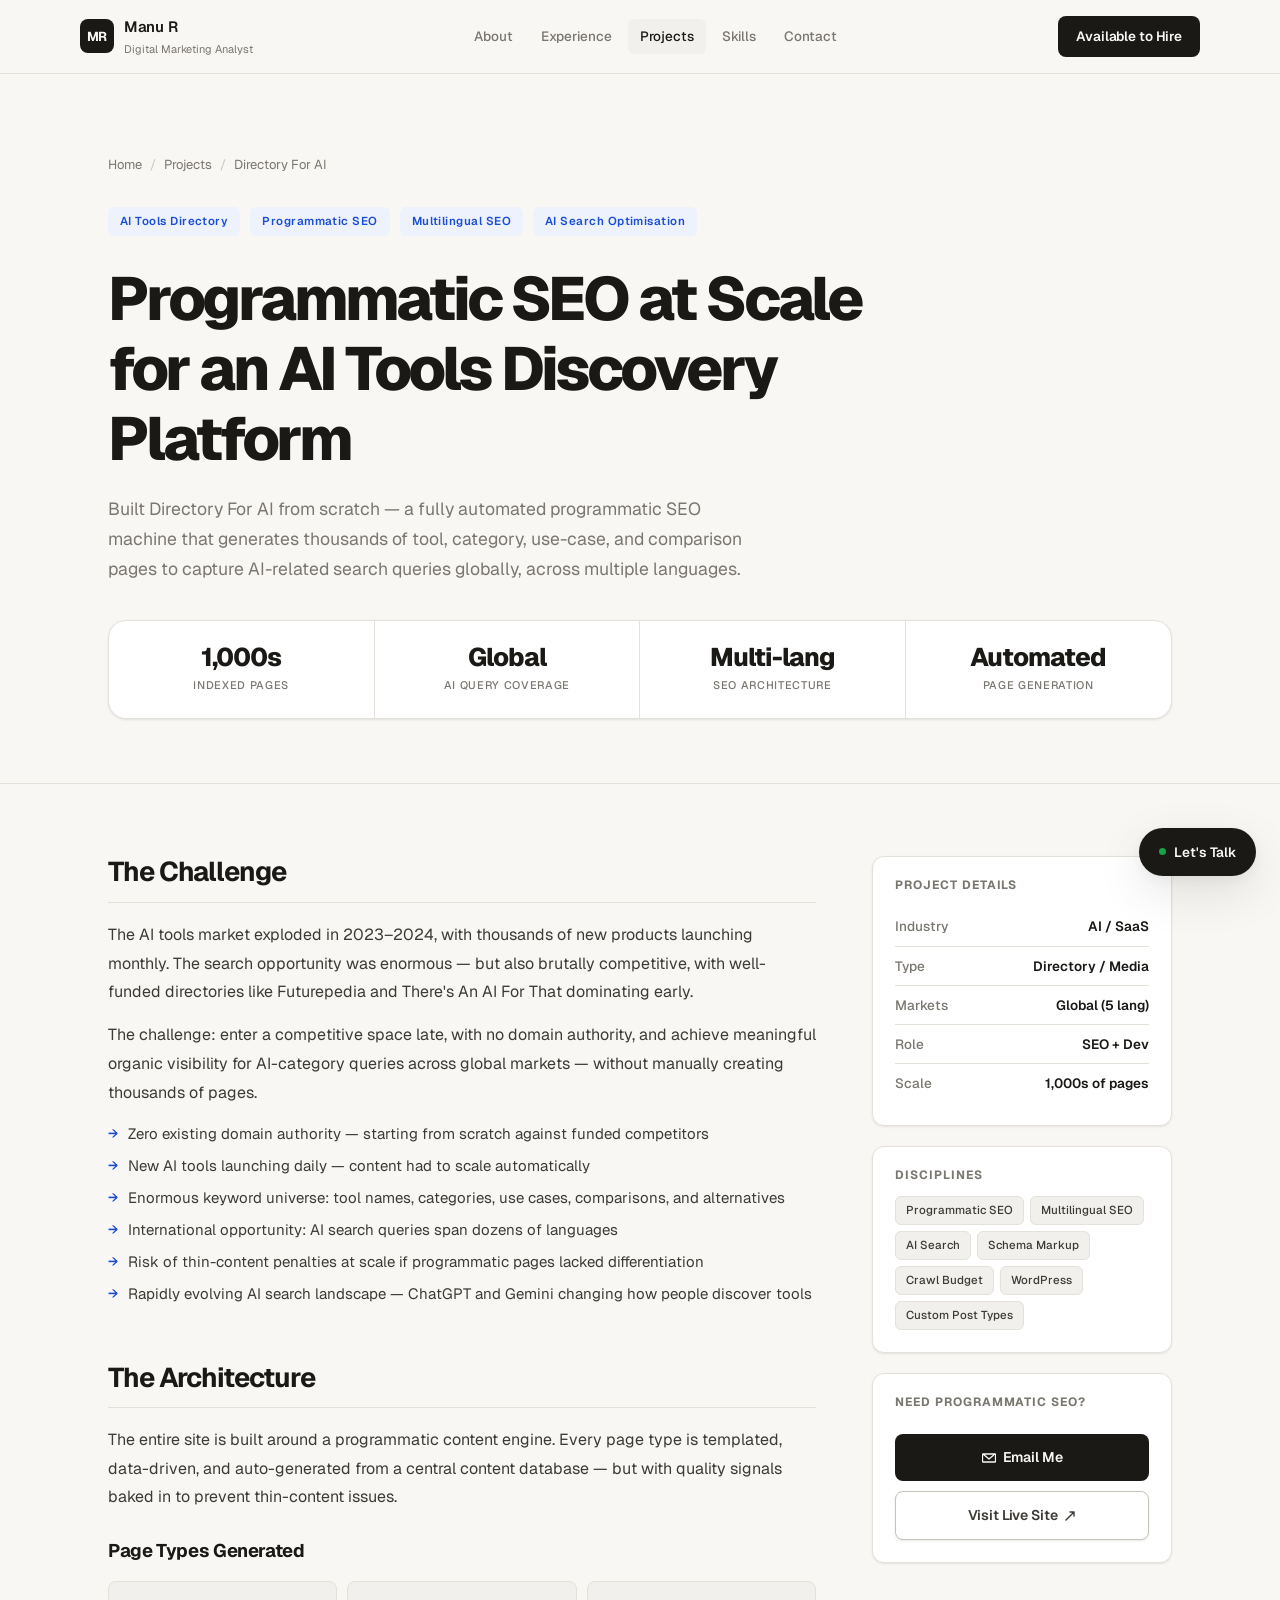
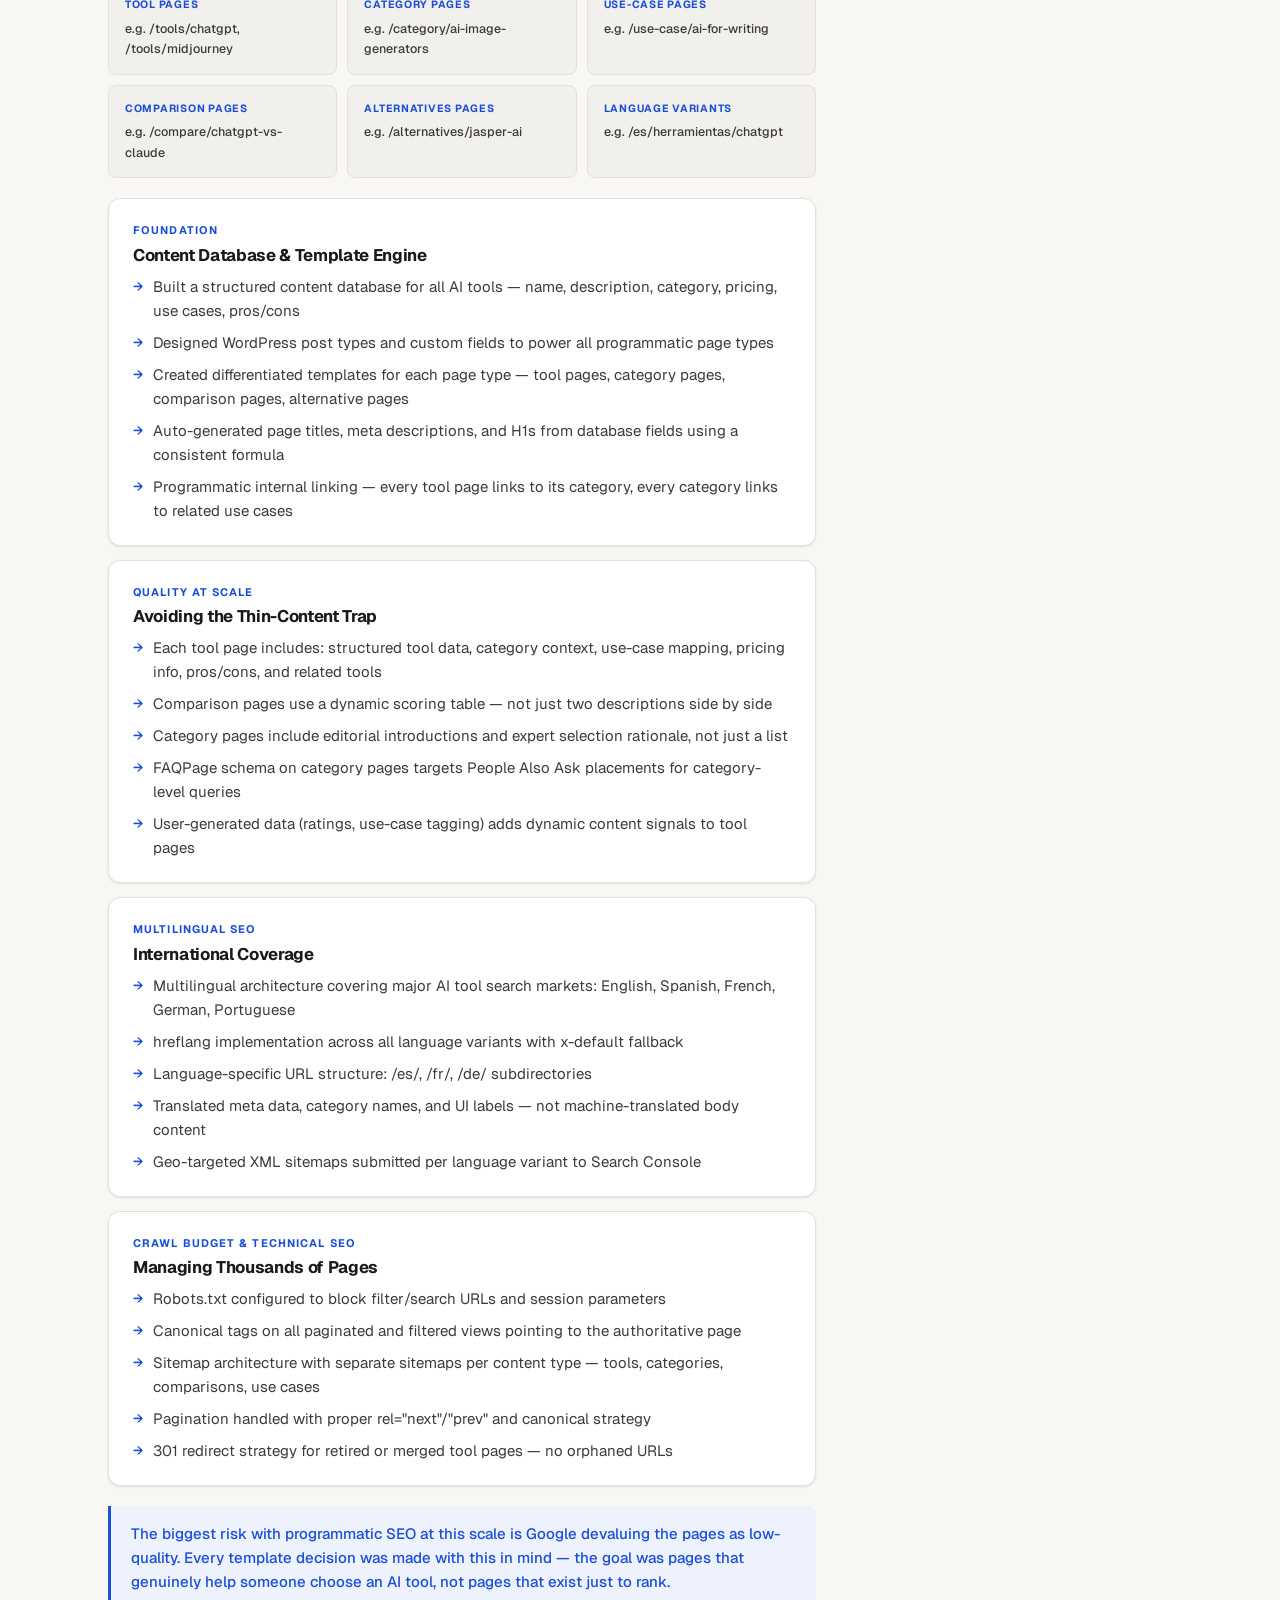
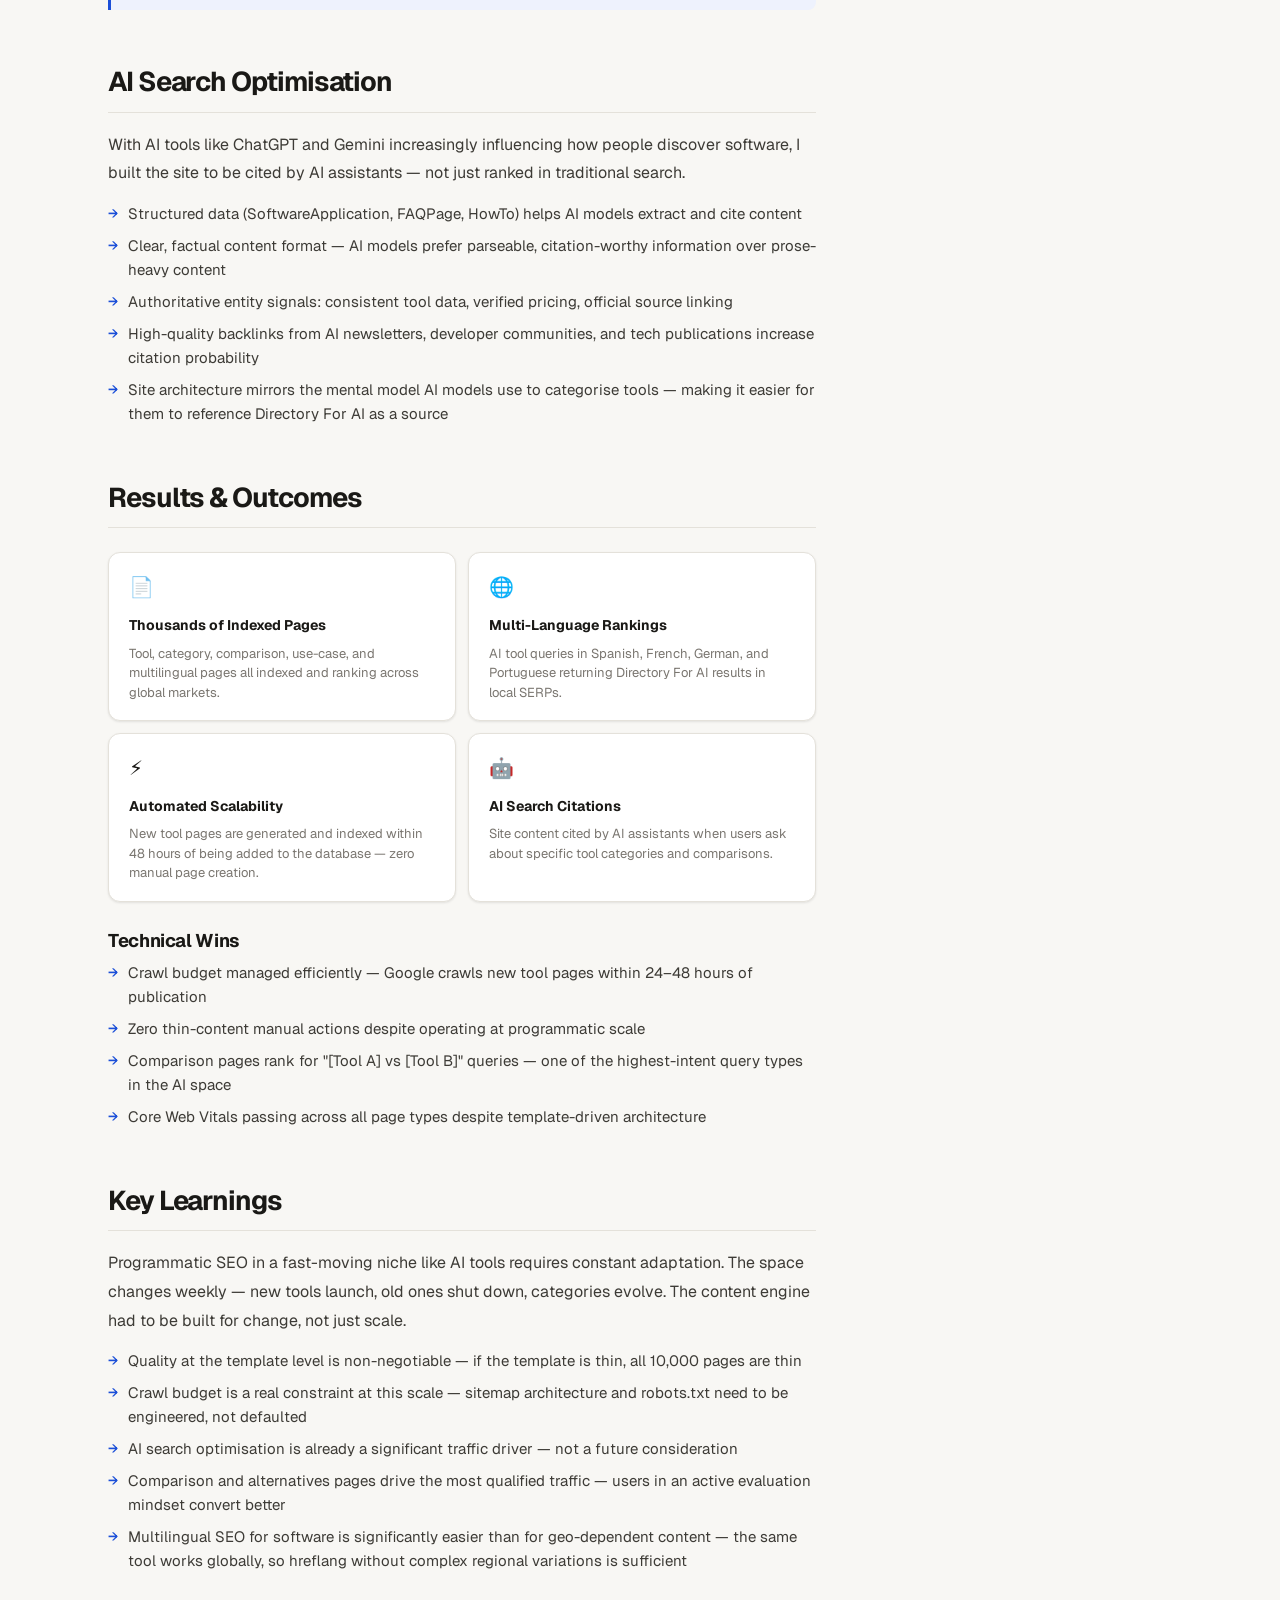
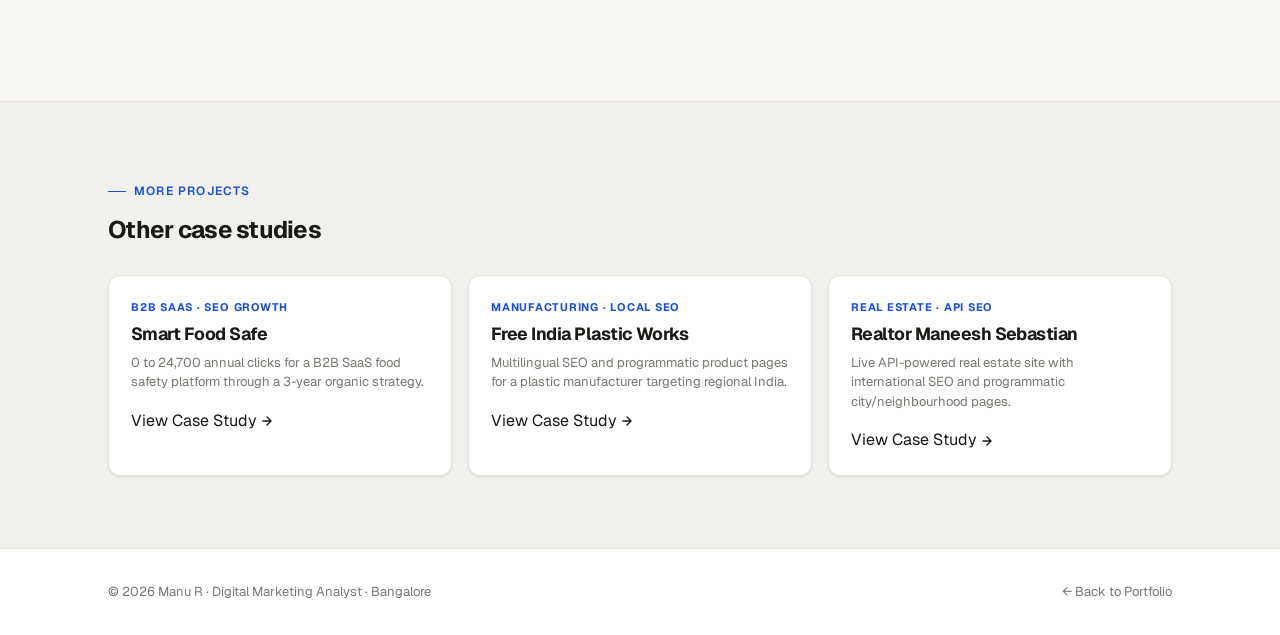
==== projects/directory-for-ai.html @ 4536d1d9 "extra files added" ====
<!DOCTYPE html>
<html lang="en">
<head>
<meta charset="UTF-8"/>
<meta name="viewport" content="width=device-width,initial-scale=1"/>
<title>Directory For AI — SEO Case Study | Manu R</title>
<meta name="description" content="How Manu R built Directory For AI — a programmatic SEO-powered AI tools discovery platform generating thousands of indexed pages and ranking for global AI-category search queries."/>
<link rel="preconnect" href="https://fonts.googleapis.com">
<link rel="preconnect" href="https://fonts.gstatic.com" crossorigin>
<link rel="stylesheet" href="../style.css"/>
<style>
.case-hero { padding: 80px 0 64px; border-bottom: 1px solid var(--border); }
.breadcrumb { display: flex; align-items: center; gap: 8px; font-size: 13px; color: var(--muted); margin-bottom: 32px; }
.breadcrumb a { color: var(--muted); transition: color .15s; }
.breadcrumb a:hover { color: var(--text); }
.breadcrumb-sep { color: var(--border-strong); }
.case-meta { display: flex; flex-wrap: wrap; gap: 10px; margin-bottom: 28px; }
.case-badge { font-size: 11.5px; font-weight: 600; padding: 5px 12px; border-radius: 6px; background: var(--accent-light); color: var(--accent); letter-spacing: .04em; }
.case-hero h1 { font-size: clamp(2.2rem,5vw,3.8rem); font-weight: 800; letter-spacing: -.05em; margin-bottom: 20px; max-width: 820px; }
.case-hero .subtitle { font-size: 1.1rem; color: var(--muted); max-width: 640px; line-height: 1.7; margin-bottom: 36px; }
.case-quick-stats { display: grid; grid-template-columns: repeat(4,1fr); gap: 0; background: var(--surface); border: 1px solid var(--border); border-radius: var(--radius-lg); overflow: hidden; box-shadow: var(--shadow-sm); }
.cqs-item { padding: 24px 20px; border-right: 1px solid var(--border); text-align: center; }
.cqs-item:last-child { border-right: none; }
.cqs-num { font-size: 1.6rem; font-weight: 800; letter-spacing: -.04em; color: var(--text); line-height: 1; }
.cqs-label { font-size: 11px; color: var(--muted); font-weight: 500; text-transform: uppercase; letter-spacing: .06em; margin-top: 6px; }
@media(max-width:600px){ .case-quick-stats{ grid-template-columns:repeat(2,1fr); } .cqs-item:nth-child(2){ border-right:none; } .cqs-item:nth-child(n+3){ border-top:1px solid var(--border); } }
.case-layout { display: grid; grid-template-columns: 1fr 300px; gap: 56px; padding: 72px 0; align-items: start; }
@media(max-width:900px){ .case-layout{ grid-template-columns:1fr; } }
.case-section { margin-bottom: 56px; }
.case-section h2 { font-size: 1.7rem; letter-spacing: -.04em; margin-bottom: 18px; padding-bottom: 14px; border-bottom: 1px solid var(--border); }
.case-section h3 { font-size: 1.15rem; font-weight: 700; letter-spacing: -.02em; margin: 28px 0 10px; }
.case-section p { color: var(--text-2); line-height: 1.8; margin-bottom: 14px; font-size: 1rem; }
.case-section p:last-child { margin-bottom: 0; }
.case-section ul { list-style: none; padding: 0; display: flex; flex-direction: column; gap: 8px; margin-bottom: 14px; }
.case-section ul li { display: flex; align-items: flex-start; gap: 10px; color: var(--text-2); font-size: 15px; line-height: 1.6; }
.case-section ul li::before { content: "→"; color: var(--accent); font-weight: 600; font-size: 13px; flex-shrink: 0; margin-top: 2px; }
.callout { background: var(--accent-light); border-left: 3px solid var(--accent); border-radius: 0 var(--radius-sm) var(--radius-sm) 0; padding: 16px 20px; margin: 20px 0; font-size: 15px; color: var(--accent); font-weight: 500; line-height: 1.6; }
.phase-block { background: var(--surface); border: 1px solid var(--border); border-radius: var(--radius); padding: 22px 24px; margin-bottom: 14px; box-shadow: var(--shadow-sm); }
.phase-block .phase-num { font-size: 11px; font-weight: 700; color: var(--accent); letter-spacing: .1em; text-transform: uppercase; margin-bottom: 6px; }
.phase-block h4 { font-size: 1.05rem; font-weight: 700; margin-bottom: 10px; letter-spacing: -.02em; }
.phase-block ul { margin-bottom: 0; }
.outcome-grid { display: grid; grid-template-columns: repeat(2,1fr); gap: 12px; margin: 24px 0; }
.outcome-card { background: var(--surface); border: 1px solid var(--border); border-radius: var(--radius); padding: 18px 20px; box-shadow: var(--shadow-sm); }
.outcome-card .oc-icon { font-size: 20px; margin-bottom: 10px; }
.outcome-card .oc-title { font-size: 14px; font-weight: 700; margin-bottom: 6px; color: var(--text); }
.outcome-card .oc-body { font-size: 13px; color: var(--muted); line-height: 1.5; }
.page-type-grid { display: grid; grid-template-columns: repeat(3,1fr); gap: 10px; margin: 20px 0; }
@media(max-width:600px){ .page-type-grid{ grid-template-columns:1fr 1fr; } }
.page-type-card { background: var(--bg-2); border: 1px solid var(--border); border-radius: var(--radius-sm); padding: 14px 16px; }
.page-type-card .ptc-type { font-size: 10.5px; font-weight: 700; color: var(--accent); text-transform: uppercase; letter-spacing: .07em; margin-bottom: 5px; }
.page-type-card .ptc-example { font-size: 12.5px; color: var(--text-2); font-weight: 500; }
.case-sidebar { position: sticky; top: 88px; display: flex; flex-direction: column; gap: 20px; }
.sidebar-card { background: var(--surface); border: 1px solid var(--border); border-radius: var(--radius); padding: 22px; box-shadow: var(--shadow-sm); }
.sidebar-card h5 { font-size: 12px; font-weight: 700; color: var(--muted); text-transform: uppercase; letter-spacing: .08em; margin-bottom: 14px; }
.sidebar-card .sc-row { display: flex; justify-content: space-between; align-items: baseline; padding: 8px 0; border-bottom: 1px solid var(--border); font-size: 13.5px; }
.sidebar-card .sc-row:last-child { border-bottom: none; }
.sidebar-card .sc-key { color: var(--muted); font-weight: 500; }
.sidebar-card .sc-val { font-weight: 600; color: var(--text); }
.sidebar-cta { display: flex; flex-direction: column; gap: 10px; }
.more-projects { padding: 72px 0; background: var(--bg-2); border-top: 1px solid var(--border); }
.more-grid { display: grid; grid-template-columns: repeat(3,1fr); gap: 16px; margin-top: 32px; }
@media(max-width:700px){ .more-grid{ grid-template-columns:1fr; } }
.more-card { background: var(--surface); border: 1px solid var(--border); border-radius: var(--radius); padding: 22px; transition: box-shadow .2s, transform .2s; box-shadow: var(--shadow-sm); }
.more-card:hover { box-shadow: var(--shadow-md); transform: translateY(-3px); }
.more-card .mc-type { font-size: 11px; font-weight: 700; color: var(--accent); letter-spacing: .07em; text-transform: uppercase; margin-bottom: 8px; }
.more-card h4 { font-size: 1.1rem; font-weight: 700; letter-spacing: -.03em; margin-bottom: 8px; }
.more-card p { font-size: 13px; color: var(--muted); line-height: 1.5; margin-bottom: 16px; }
.more-card a { font-size: 13px; font-weight: 600; color: var(--accent); display: inline-flex; align-items: center; gap: 5px; }
</style>
</head>
<body>

<nav class="nav">
  <div class="container nav-inner">
    <a href="/" class="logo">
      <span class="logo-mark">MR</span>
      <span class="logo-text">Manu R<small>Digital Marketing Analyst</small></span>
    </a>
    <div class="nav-links" id="navLinks">
      <a href="/#about">About</a>
      <a href="/#experience">Experience</a>
      <a href="/#projects" class="active">Projects</a>
      <a href="/#skills">Skills</a>
      <a href="/#contact">Contact</a>
    </div>
    <a href="mailto:manu.nayyar.r@gmail.com" class="nav-cta">Available to Hire</a>
    <button class="menu-btn" id="menuBtn" aria-label="Menu">
      <svg width="20" height="20" viewBox="0 0 20 20" fill="none"><path d="M3 5h14M3 10h14M3 15h14" stroke="currentColor" stroke-width="1.6" stroke-linecap="round"/></svg>
    </button>
  </div>
</nav>

<!-- HERO -->
<header class="case-hero">
  <div class="container">
    <div class="breadcrumb">
      <a href="/">Home</a><span class="breadcrumb-sep">/</span>
      <a href="/#projects">Projects</a><span class="breadcrumb-sep">/</span>
      <span>Directory For AI</span>
    </div>
    <div class="case-meta">
      <span class="case-badge">AI Tools Directory</span>
      <span class="case-badge">Programmatic SEO</span>
      <span class="case-badge">Multilingual SEO</span>
      <span class="case-badge">AI Search Optimisation</span>
    </div>
    <h1>Programmatic SEO at Scale for an AI Tools Discovery Platform</h1>
    <p class="subtitle">Built Directory For AI from scratch — a fully automated programmatic SEO machine that generates thousands of tool, category, use-case, and comparison pages to capture AI-related search queries globally, across multiple languages.</p>
    <div class="case-quick-stats">
      <div class="cqs-item"><div class="cqs-num">1,000s</div><div class="cqs-label">Indexed Pages</div></div>
      <div class="cqs-item"><div class="cqs-num">Global</div><div class="cqs-label">AI Query Coverage</div></div>
      <div class="cqs-item"><div class="cqs-num">Multi-lang</div><div class="cqs-label">SEO Architecture</div></div>
      <div class="cqs-item"><div class="cqs-num">Automated</div><div class="cqs-label">Page Generation</div></div>
    </div>
  </div>
</header>

<!-- BODY -->
<div class="container">
  <div class="case-layout">
    <main class="case-body">

      <div class="case-section reveal">
        <h2>The Challenge</h2>
        <p>The AI tools market exploded in 2023–2024, with thousands of new products launching monthly. The search opportunity was enormous — but also brutally competitive, with well-funded directories like Futurepedia and There's An AI For That dominating early.</p>
        <p>The challenge: enter a competitive space late, with no domain authority, and achieve meaningful organic visibility for AI-category queries across global markets — without manually creating thousands of pages.</p>
        <ul>
          <li>Zero existing domain authority — starting from scratch against funded competitors</li>
          <li>New AI tools launching daily — content had to scale automatically</li>
          <li>Enormous keyword universe: tool names, categories, use cases, comparisons, and alternatives</li>
          <li>International opportunity: AI search queries span dozens of languages</li>
          <li>Risk of thin-content penalties at scale if programmatic pages lacked differentiation</li>
          <li>Rapidly evolving AI search landscape — ChatGPT and Gemini changing how people discover tools</li>
        </ul>
      </div>

      <div class="case-section reveal">
        <h2>The Architecture</h2>
        <p>The entire site is built around a programmatic content engine. Every page type is templated, data-driven, and auto-generated from a central content database — but with quality signals baked in to prevent thin-content issues.</p>

        <h3>Page Types Generated</h3>
        <div class="page-type-grid">
          <div class="page-type-card">
            <div class="ptc-type">Tool Pages</div>
            <div class="ptc-example">e.g. /tools/chatgpt, /tools/midjourney</div>
          </div>
          <div class="page-type-card">
            <div class="ptc-type">Category Pages</div>
            <div class="ptc-example">e.g. /category/ai-image-generators</div>
          </div>
          <div class="page-type-card">
            <div class="ptc-type">Use-Case Pages</div>
            <div class="ptc-example">e.g. /use-case/ai-for-writing</div>
          </div>
          <div class="page-type-card">
            <div class="ptc-type">Comparison Pages</div>
            <div class="ptc-example">e.g. /compare/chatgpt-vs-claude</div>
          </div>
          <div class="page-type-card">
            <div class="ptc-type">Alternatives Pages</div>
            <div class="ptc-example">e.g. /alternatives/jasper-ai</div>
          </div>
          <div class="page-type-card">
            <div class="ptc-type">Language Variants</div>
            <div class="ptc-example">e.g. /es/herramientas/chatgpt</div>
          </div>
        </div>

        <div class="phase-block">
          <div class="phase-num">Foundation</div>
          <h4>Content Database &amp; Template Engine</h4>
          <ul>
            <li>Built a structured content database for all AI tools — name, description, category, pricing, use cases, pros/cons</li>
            <li>Designed WordPress post types and custom fields to power all programmatic page types</li>
            <li>Created differentiated templates for each page type — tool pages, category pages, comparison pages, alternative pages</li>
            <li>Auto-generated page titles, meta descriptions, and H1s from database fields using a consistent formula</li>
            <li>Programmatic internal linking — every tool page links to its category, every category links to related use cases</li>
          </ul>
        </div>

        <div class="phase-block">
          <div class="phase-num">Quality at Scale</div>
          <h4>Avoiding the Thin-Content Trap</h4>
          <ul>
            <li>Each tool page includes: structured tool data, category context, use-case mapping, pricing info, pros/cons, and related tools</li>
            <li>Comparison pages use a dynamic scoring table — not just two descriptions side by side</li>
            <li>Category pages include editorial introductions and expert selection rationale, not just a list</li>
            <li>FAQPage schema on category pages targets People Also Ask placements for category-level queries</li>
            <li>User-generated data (ratings, use-case tagging) adds dynamic content signals to tool pages</li>
          </ul>
        </div>

        <div class="phase-block">
          <div class="phase-num">Multilingual SEO</div>
          <h4>International Coverage</h4>
          <ul>
            <li>Multilingual architecture covering major AI tool search markets: English, Spanish, French, German, Portuguese</li>
            <li>hreflang implementation across all language variants with x-default fallback</li>
            <li>Language-specific URL structure: /es/, /fr/, /de/ subdirectories</li>
            <li>Translated meta data, category names, and UI labels — not machine-translated body content</li>
            <li>Geo-targeted XML sitemaps submitted per language variant to Search Console</li>
          </ul>
        </div>

        <div class="phase-block">
          <div class="phase-num">Crawl Budget &amp; Technical SEO</div>
          <h4>Managing Thousands of Pages</h4>
          <ul>
            <li>Robots.txt configured to block filter/search URLs and session parameters</li>
            <li>Canonical tags on all paginated and filtered views pointing to the authoritative page</li>
            <li>Sitemap architecture with separate sitemaps per content type — tools, categories, comparisons, use cases</li>
            <li>Pagination handled with proper rel="next"/"prev" and canonical strategy</li>
            <li>301 redirect strategy for retired or merged tool pages — no orphaned URLs</li>
          </ul>
        </div>

        <div class="callout">
          The biggest risk with programmatic SEO at this scale is Google devaluing the pages as low-quality. Every template decision was made with this in mind — the goal was pages that genuinely help someone choose an AI tool, not pages that exist just to rank.
        </div>
      </div>

      <div class="case-section reveal">
        <h2>AI Search Optimisation</h2>
        <p>With AI tools like ChatGPT and Gemini increasingly influencing how people discover software, I built the site to be cited by AI assistants — not just ranked in traditional search.</p>
        <ul>
          <li>Structured data (SoftwareApplication, FAQPage, HowTo) helps AI models extract and cite content</li>
          <li>Clear, factual content format — AI models prefer parseable, citation-worthy information over prose-heavy content</li>
          <li>Authoritative entity signals: consistent tool data, verified pricing, official source linking</li>
          <li>High-quality backlinks from AI newsletters, developer communities, and tech publications increase citation probability</li>
          <li>Site architecture mirrors the mental model AI models use to categorise tools — making it easier for them to reference Directory For AI as a source</li>
        </ul>
      </div>

      <div class="case-section reveal">
        <h2>Results &amp; Outcomes</h2>
        <div class="outcome-grid">
          <div class="outcome-card">
            <div class="oc-icon">📄</div>
            <div class="oc-title">Thousands of Indexed Pages</div>
            <div class="oc-body">Tool, category, comparison, use-case, and multilingual pages all indexed and ranking across global markets.</div>
          </div>
          <div class="outcome-card">
            <div class="oc-icon">🌐</div>
            <div class="oc-title">Multi-Language Rankings</div>
            <div class="oc-body">AI tool queries in Spanish, French, German, and Portuguese returning Directory For AI results in local SERPs.</div>
          </div>
          <div class="outcome-card">
            <div class="oc-icon">⚡</div>
            <div class="oc-title">Automated Scalability</div>
            <div class="oc-body">New tool pages are generated and indexed within 48 hours of being added to the database — zero manual page creation.</div>
          </div>
          <div class="outcome-card">
            <div class="oc-icon">🤖</div>
            <div class="oc-title">AI Search Citations</div>
            <div class="oc-body">Site content cited by AI assistants when users ask about specific tool categories and comparisons.</div>
          </div>
        </div>

        <h3>Technical Wins</h3>
        <ul>
          <li>Crawl budget managed efficiently — Google crawls new tool pages within 24–48 hours of publication</li>
          <li>Zero thin-content manual actions despite operating at programmatic scale</li>
          <li>Comparison pages rank for "[Tool A] vs [Tool B]" queries — one of the highest-intent query types in the AI space</li>
          <li>Core Web Vitals passing across all page types despite template-driven architecture</li>
        </ul>
      </div>

      <div class="case-section reveal">
        <h2>Key Learnings</h2>
        <p>Programmatic SEO in a fast-moving niche like AI tools requires constant adaptation. The space changes weekly — new tools launch, old ones shut down, categories evolve. The content engine had to be built for change, not just scale.</p>
        <ul>
          <li>Quality at the template level is non-negotiable — if the template is thin, all 10,000 pages are thin</li>
          <li>Crawl budget is a real constraint at this scale — sitemap architecture and robots.txt need to be engineered, not defaulted</li>
          <li>AI search optimisation is already a significant traffic driver — not a future consideration</li>
          <li>Comparison and alternatives pages drive the most qualified traffic — users in an active evaluation mindset convert better</li>
          <li>Multilingual SEO for software is significantly easier than for geo-dependent content — the same tool works globally, so hreflang without complex regional variations is sufficient</li>
        </ul>
      </div>

    </main>

    <!-- SIDEBAR -->
    <aside class="case-sidebar">
      <div class="sidebar-card">
        <h5>Project Details</h5>
        <div class="sc-row"><span class="sc-key">Industry</span><span class="sc-val">AI / SaaS</span></div>
        <div class="sc-row"><span class="sc-key">Type</span><span class="sc-val">Directory / Media</span></div>
        <div class="sc-row"><span class="sc-key">Markets</span><span class="sc-val">Global (5 lang)</span></div>
        <div class="sc-row"><span class="sc-key">Role</span><span class="sc-val">SEO + Dev</span></div>
        <div class="sc-row"><span class="sc-key">Scale</span><span class="sc-val">1,000s of pages</span></div>
      </div>
      <div class="sidebar-card">
        <h5>Disciplines</h5>
        <div class="tags">
          <span class="tag-chip">Programmatic SEO</span>
          <span class="tag-chip">Multilingual SEO</span>
          <span class="tag-chip">AI Search</span>
          <span class="tag-chip">Schema Markup</span>
          <span class="tag-chip">Crawl Budget</span>
          <span class="tag-chip">WordPress</span>
          <span class="tag-chip">Custom Post Types</span>
        </div>
      </div>
      <div class="sidebar-card sidebar-cta">
        <h5>Need programmatic SEO?</h5>
        <a href="mailto:manu.nayyar.r@gmail.com" class="btn btn-primary" style="justify-content:center">
          <svg width="14" height="14" viewBox="0 0 14 14" fill="none"><path d="M1 3h12a.5.5 0 01.5.5v7a.5.5 0 01-.5.5H1a.5.5 0 01-.5-.5v-7A.5.5 0 011 3zm0 0l6 5 6-5" stroke="currentColor" stroke-width="1.3" stroke-linecap="round" stroke-linejoin="round"/></svg>
          Email Me
        </a>
        <a href="https://directoryforai.com" target="_blank" rel="noopener" class="btn btn-secondary" style="justify-content:center">
          Visit Live Site
          <svg width="12" height="12" viewBox="0 0 12 12" fill="none"><path d="M2 10L10 2M10 2H6M10 2v4" stroke="currentColor" stroke-width="1.4" stroke-linecap="round" stroke-linejoin="round"/></svg>
        </a>
      </div>
    </aside>
  </div>
</div>

<!-- MORE PROJECTS -->
<section class="more-projects">
  <div class="container">
    <div class="section-label">More Projects</div>
    <h2>Other case studies</h2>
    <div class="more-grid">
      <a class="more-card" href="smart-food-safe.html">
        <div class="mc-type">B2B SaaS · SEO Growth</div>
        <h4>Smart Food Safe</h4>
        <p>0 to 24,700 annual clicks for a B2B SaaS food safety platform through a 3-year organic strategy.</p>
        <span>View Case Study <svg width="12" height="12" viewBox="0 0 12 12" fill="none" style="vertical-align:middle"><path d="M2 6h8M6 2l4 4-4 4" stroke="currentColor" stroke-width="1.4" stroke-linecap="round" stroke-linejoin="round"/></svg></span>
      </a>
      <a class="more-card" href="free-india-plastic.html">
        <div class="mc-type">Manufacturing · Local SEO</div>
        <h4>Free India Plastic Works</h4>
        <p>Multilingual SEO and programmatic product pages for a plastic manufacturer targeting regional India.</p>
        <span>View Case Study <svg width="12" height="12" viewBox="0 0 12 12" fill="none" style="vertical-align:middle"><path d="M2 6h8M6 2l4 4-4 4" stroke="currentColor" stroke-width="1.4" stroke-linecap="round" stroke-linejoin="round"/></svg></span>
      </a>
      <a class="more-card" href="realtor-maneesh.html">
        <div class="mc-type">Real Estate · API SEO</div>
        <h4>Realtor Maneesh Sebastian</h4>
        <p>Live API-powered real estate site with international SEO and programmatic city/neighbourhood pages.</p>
        <span>View Case Study <svg width="12" height="12" viewBox="0 0 12 12" fill="none" style="vertical-align:middle"><path d="M2 6h8M6 2l4 4-4 4" stroke="currentColor" stroke-width="1.4" stroke-linecap="round" stroke-linejoin="round"/></svg></span>
      </a>
    </div>
  </div>
</section>

<footer>
  <div class="container footer-inner">
    <div>© <span id="yr"></span> Manu R · Digital Marketing Analyst · Bangalore</div>
    <a href="/">← Back to Portfolio</a>
  </div>
</footer>

<a href="mailto:manu.nayyar.r@gmail.com" class="float-cta">
  <span class="float-dot"></span> Let's Talk
</a>

<script src="../script.js"></script>
</body>
</html>
---- style.css ----
/* ─────────────────────────────────────────
   MANU R — Portfolio Design System
   Geist · Premium Light · Hire-focused
───────────────────────────────────────── */

@import url('https://fonts.googleapis.com/css2?family=Geist:wght@300;400;500;600;700;800&display=swap');

:root {
  --bg:            #F8F7F4;
  --bg-2:          #F2F0EC;
  --bg-3:          #ECEAE4;
  --surface:       #FFFFFF;
  --border:        #E4E1DA;
  --border-strong: #C8C4BC;
  --text:          #1A1916;
  --text-2:        #3D3B36;
  --muted:         #7A7670;
  --accent:        #1B4FD8;
  --accent-2:      #1E40AF;
  --accent-light:  #EEF2FD;
  --accent-warm:   #C4622D;
  --green:         #16A34A;
  --shadow-sm:  0 1px 3px rgba(0,0,0,.06),  0 1px 2px rgba(0,0,0,.04);
  --shadow-md:  0 4px 16px rgba(0,0,0,.08), 0 2px 6px rgba(0,0,0,.05);
  --shadow-lg:  0 16px 48px rgba(0,0,0,.10),0 4px 16px rgba(0,0,0,.06);
  --radius:    12px;
  --radius-sm:  8px;
  --radius-lg: 18px;
}

*, *::before, *::after { box-sizing: border-box; margin: 0; padding: 0; }
html { scroll-behavior: smooth; font-size: 16px; }
body {
  font-family: 'Geist', system-ui, sans-serif;
  background: var(--bg);
  color: var(--text);
  line-height: 1.65;
  -webkit-font-smoothing: antialiased;
  overflow-x: hidden;
}
h1,h2,h3,h4,h5 {
  font-family: 'Geist', sans-serif;
  letter-spacing: -.03em;
  line-height: 1.15;
  color: var(--text);
  font-weight: 700;
}
a { color: inherit; text-decoration: none; }
img { max-width: 100%; display: block; }
strong { font-weight: 600; }

.container { max-width: 1120px; margin: 0 auto; padding: 0 28px; }
.container-sm { max-width: 800px; margin: 0 auto; padding: 0 28px; }

/* ─── NAV ─── */
.nav {
  position: sticky; top: 0; z-index: 50;
  background: rgba(248,247,244,.9);
  backdrop-filter: blur(18px);
  -webkit-backdrop-filter: blur(18px);
  border-bottom: 1px solid var(--border);
}
.nav-inner {
  display: flex; align-items: center;
  justify-content: space-between;
  padding: 15px 0;
}
.logo { display: flex; align-items: center; gap: 10px; }
.logo-mark {
  width: 34px; height: 34px; border-radius: 8px;
  background: var(--text); color: var(--bg);
  display: grid; place-items: center;
  font-size: 13px; font-weight: 700; letter-spacing: -.02em;
  flex-shrink: 0;
}
.logo-text { font-weight: 600; font-size: 15px; letter-spacing: -.02em; }
.logo-text small { display: block; font-size: 11px; color: var(--muted); font-weight: 400; letter-spacing: 0; }
.nav-links { display: flex; gap: 4px; }
.nav-links a {
  font-size: 13.5px; color: var(--muted); font-weight: 500;
  padding: 6px 12px; border-radius: 6px;
  transition: color .15s, background .15s;
}
.nav-links a:hover, .nav-links a.active { color: var(--text); background: var(--bg-2); }
.nav-cta {
  padding: 9px 18px; border-radius: var(--radius-sm);
  background: var(--text); color: var(--bg);
  font-size: 13.5px; font-weight: 600;
  transition: background .15s, transform .15s;
  letter-spacing: -.01em;
}
.nav-cta:hover { background: #2a2720; transform: translateY(-1px); }
.menu-btn {
  display: none; background: none; border: 0;
  color: var(--text); cursor: pointer; padding: 4px;
}
@media(max-width:820px){
  .nav-links,.nav-cta { display: none; }
  .menu-btn { display: flex; align-items: center; }
  .nav-links.open {
    display: flex; position: absolute; top: 100%; left: 0; right: 0;
    flex-direction: column; background: var(--bg);
    padding: 16px 28px 20px; border-bottom: 1px solid var(--border); gap: 4px;
  }
  .nav-links.open + .nav-cta { display: none; }
}

/* ─── BUTTONS ─── */
.btn {
  display: inline-flex; align-items: center; gap: 7px;
  padding: 12px 22px; border-radius: var(--radius-sm);
  font-family: 'Geist', sans-serif;
  font-weight: 600; font-size: 14px;
  transition: all .15s; cursor: pointer; border: 0;
  letter-spacing: -.01em; text-decoration: none;
}
.btn-primary { background: var(--text); color: var(--bg); }
.btn-primary:hover { background: #2a2720; transform: translateY(-2px); box-shadow: var(--shadow-md); }
.btn-secondary {
  background: var(--surface); color: var(--text-2);
  border: 1px solid var(--border-strong); box-shadow: var(--shadow-sm);
}
.btn-secondary:hover { background: var(--bg-2); transform: translateY(-1px); }
.btn-ghost { background: transparent; color: var(--accent); }
.btn-ghost:hover { background: var(--accent-light); }

/* ─── SECTION LABEL ─── */
.section-label {
  display: inline-flex; align-items: center; gap: 8px;
  font-size: 12px; font-weight: 600;
  color: var(--accent); letter-spacing: .1em;
  text-transform: uppercase; margin-bottom: 14px;
}
.section-label::before {
  content: ""; width: 18px; height: 1.5px;
  background: var(--accent); border-radius: 1px;
}

/* ─── SECTION HEAD ─── */
.section-head { margin-bottom: 52px; }
.section-head h2 {
  font-size: clamp(1.9rem, 3.5vw, 2.7rem);
  letter-spacing: -.04em; margin-bottom: 12px;
}
.section-head p { color: var(--muted); max-width: 560px; font-size: 1rem; }

/* ─── AVAILABILITY BADGE ─── */
.availability-badge {
  display: inline-flex; align-items: center; gap: 7px;
  padding: 7px 14px; border-radius: 999px;
  border: 1px solid var(--border-strong);
  background: var(--surface);
  font-size: 12.5px; color: var(--muted);
  font-weight: 500; letter-spacing: .01em;
  margin-bottom: 32px;
  box-shadow: var(--shadow-sm);
}
.avail-dot {
  width: 7px; height: 7px; border-radius: 50%;
  background: var(--green);
  box-shadow: 0 0 0 3px rgba(22,163,74,.15);
  animation: pulse 2.5s ease-in-out infinite;
}
@keyframes pulse {
  0%,100% { box-shadow: 0 0 0 3px rgba(22,163,74,.15); }
  50%      { box-shadow: 0 0 0 6px rgba(22,163,74,.05); }
}

/* ─── STATS BAR ─── */
.stats-bar {
  border-top: 1px solid var(--border);
  border-bottom: 1px solid var(--border);
  background: var(--surface);
  padding: 48px 0;
}
.stats-grid {
  display: grid;
  grid-template-columns: repeat(7, 1fr);
  gap: 0;
}
.stat-item {
  padding: 0 20px;
  border-right: 1px solid var(--border);
  text-align: center;
}
.stat-item:first-child { padding-left: 4px; }
.stat-item:last-child { border-right: none; }
.stat-num {
  font-size: clamp(1.6rem, 2.2vw, 2.2rem);
  font-weight: 800; letter-spacing: -.04em;
  color: var(--text); line-height: 1;
  font-variant-numeric: tabular-nums;
}
.stat-label {
  margin-top: 6px; font-size: 11px;
  color: var(--muted); font-weight: 500;
  letter-spacing: .01em; text-transform: uppercase;
}
@media(max-width:700px){
  .stats-grid { grid-template-columns: repeat(3,1fr); gap: 28px 0; }
  .stat-item { padding: 0 8px; border-right: none; }
  .stat-item:nth-child(3n) { border-right: none; }
}

/* ─── REVEAL ─── */
.reveal { opacity: 0; transform: translateY(22px); transition: opacity .65s ease, transform .65s ease; }
.reveal.visible { opacity: 1; transform: none; }
.reveal-delay-1 { transition-delay: .1s; }
.reveal-delay-2 { transition-delay: .2s; }
.reveal-delay-3 { transition-delay: .3s; }

/* ─── FLOAT CTA ─── */
.float-cta {
  position: fixed; bottom: 24px; right: 24px; z-index: 60;
  padding: 13px 20px; border-radius: 999px;
  background: var(--text); color: var(--bg);
  font-family: 'Geist', sans-serif;
  font-weight: 600; font-size: 13.5px;
  box-shadow: var(--shadow-lg);
  display: inline-flex; align-items: center; gap: 8px;
  transition: transform .2s, box-shadow .2s;
  letter-spacing: -.01em;
}
.float-cta:hover { transform: translateY(-3px); box-shadow: 0 20px 48px rgba(0,0,0,.16); }
.float-dot { width: 7px; height: 7px; border-radius: 50%; background: var(--green); }

/* ─── FOOTER ─── */
footer {
  padding: 32px 0;
  border-top: 1px solid var(--border);
  background: var(--surface);
}
.footer-inner {
  display: flex; align-items: center;
  justify-content: space-between; flex-wrap: wrap;
  gap: 12px; font-size: 13px; color: var(--muted);
}
.footer-inner a { color: var(--muted); transition: color .15s; }
.footer-inner a:hover { color: var(--text); }

/* ─── TAG CHIP ─── */
.tag-chip {
  font-size: 11.5px; padding: 4px 10px; border-radius: 6px;
  background: var(--bg-2); border: 1px solid var(--border);
  color: var(--text-2); font-weight: 500;
}
.tags { display: flex; flex-wrap: wrap; gap: 6px; }
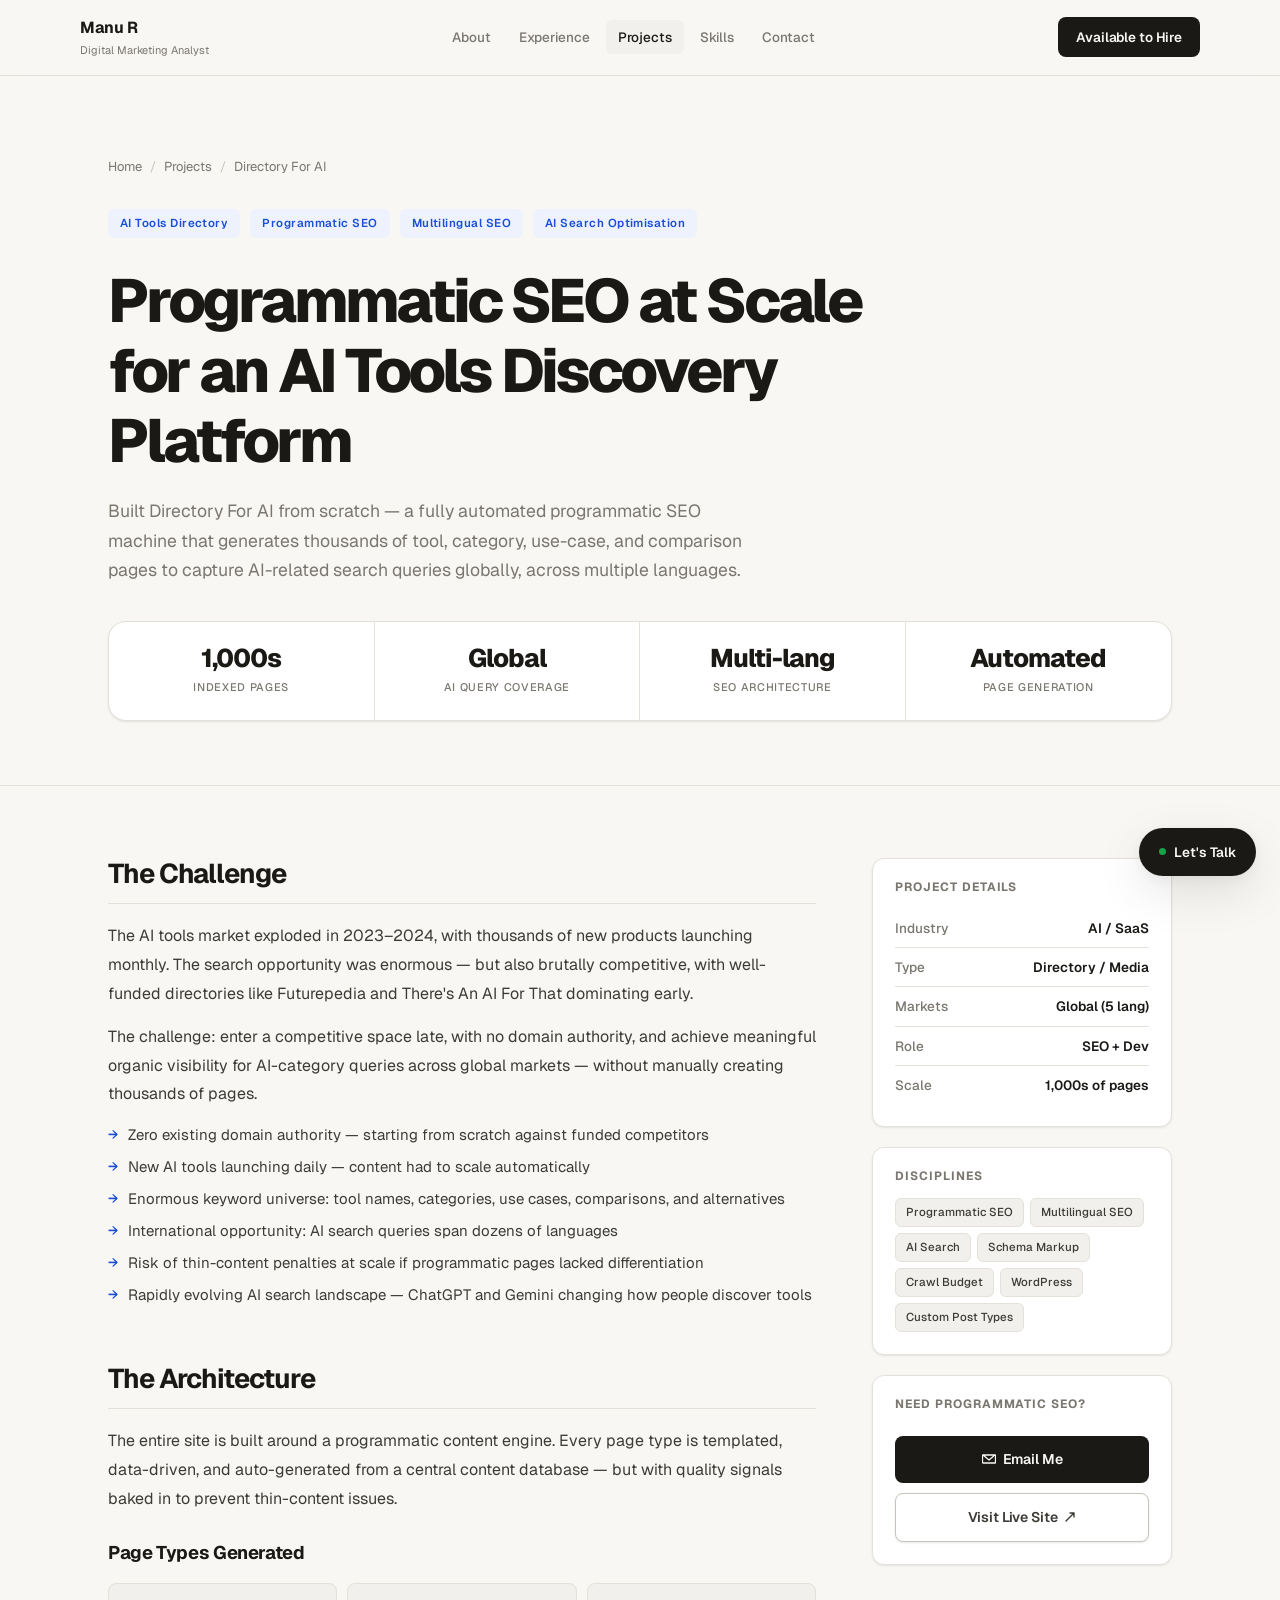
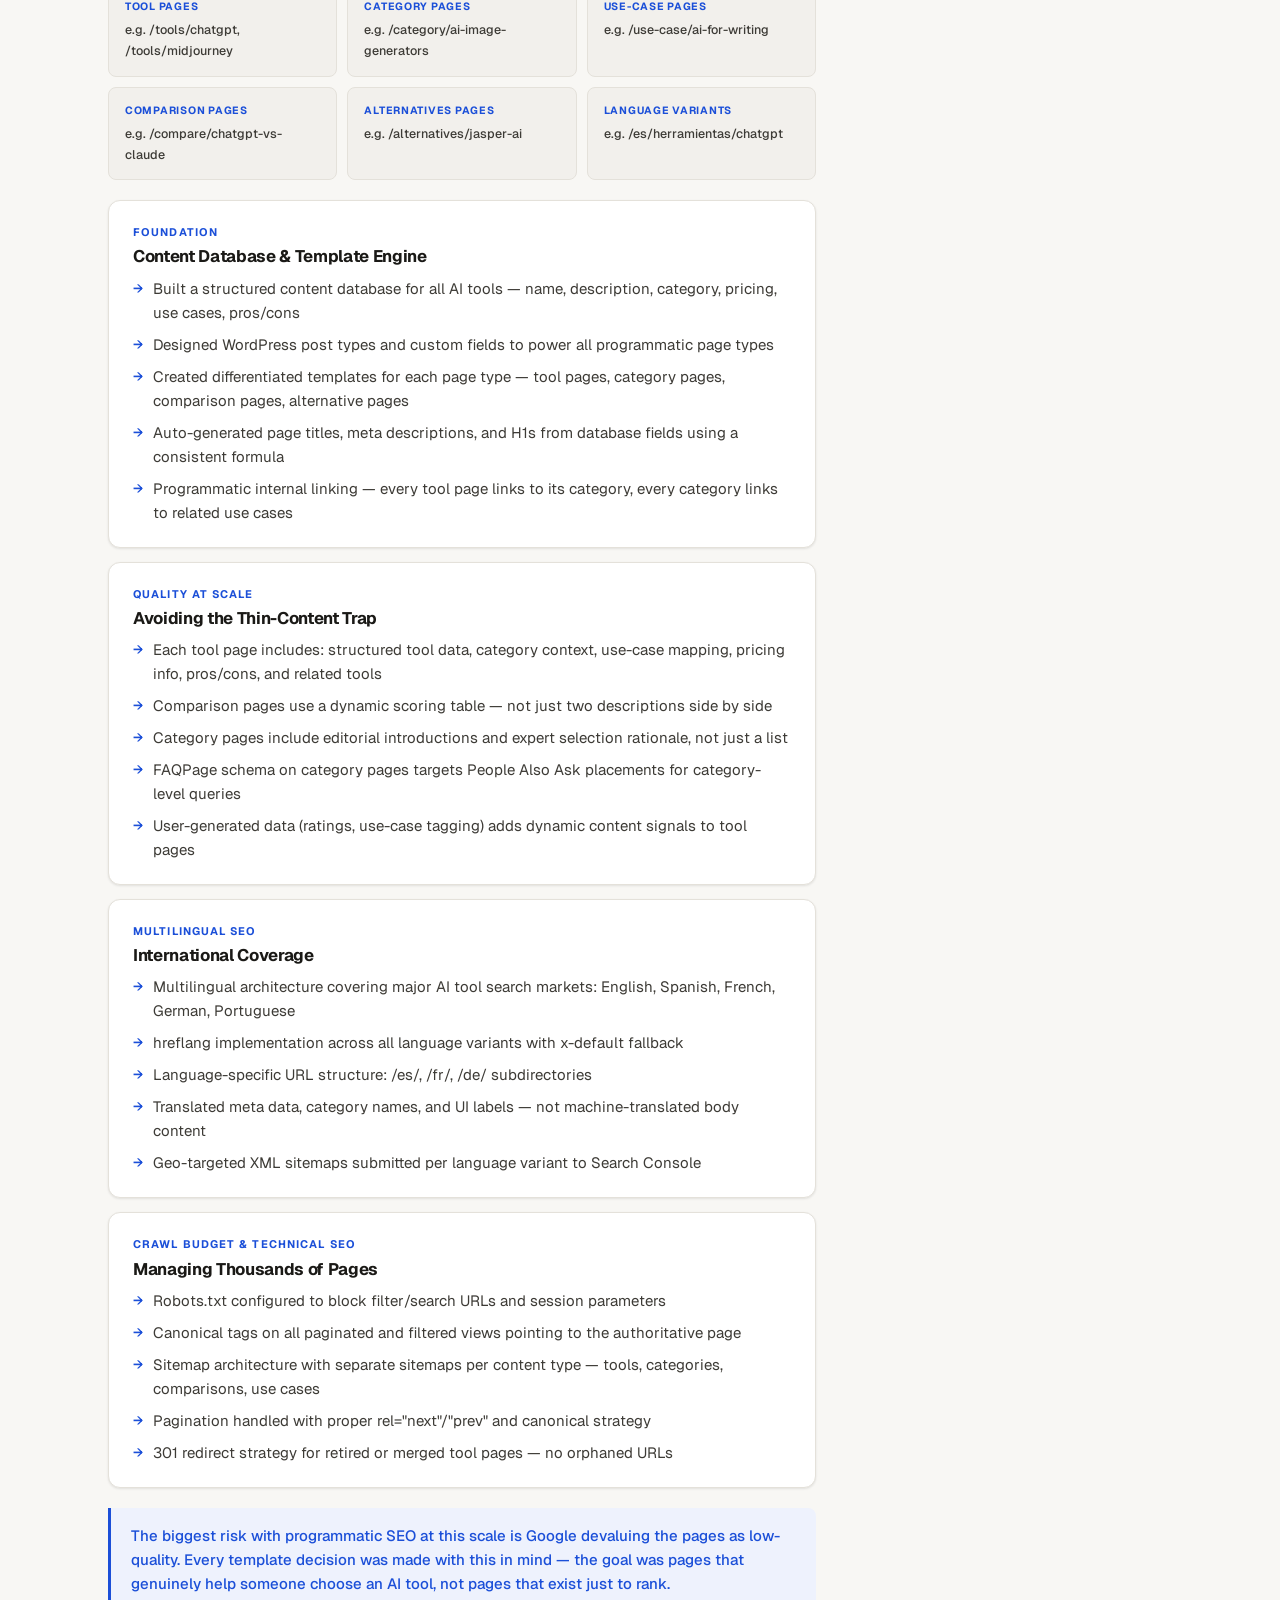
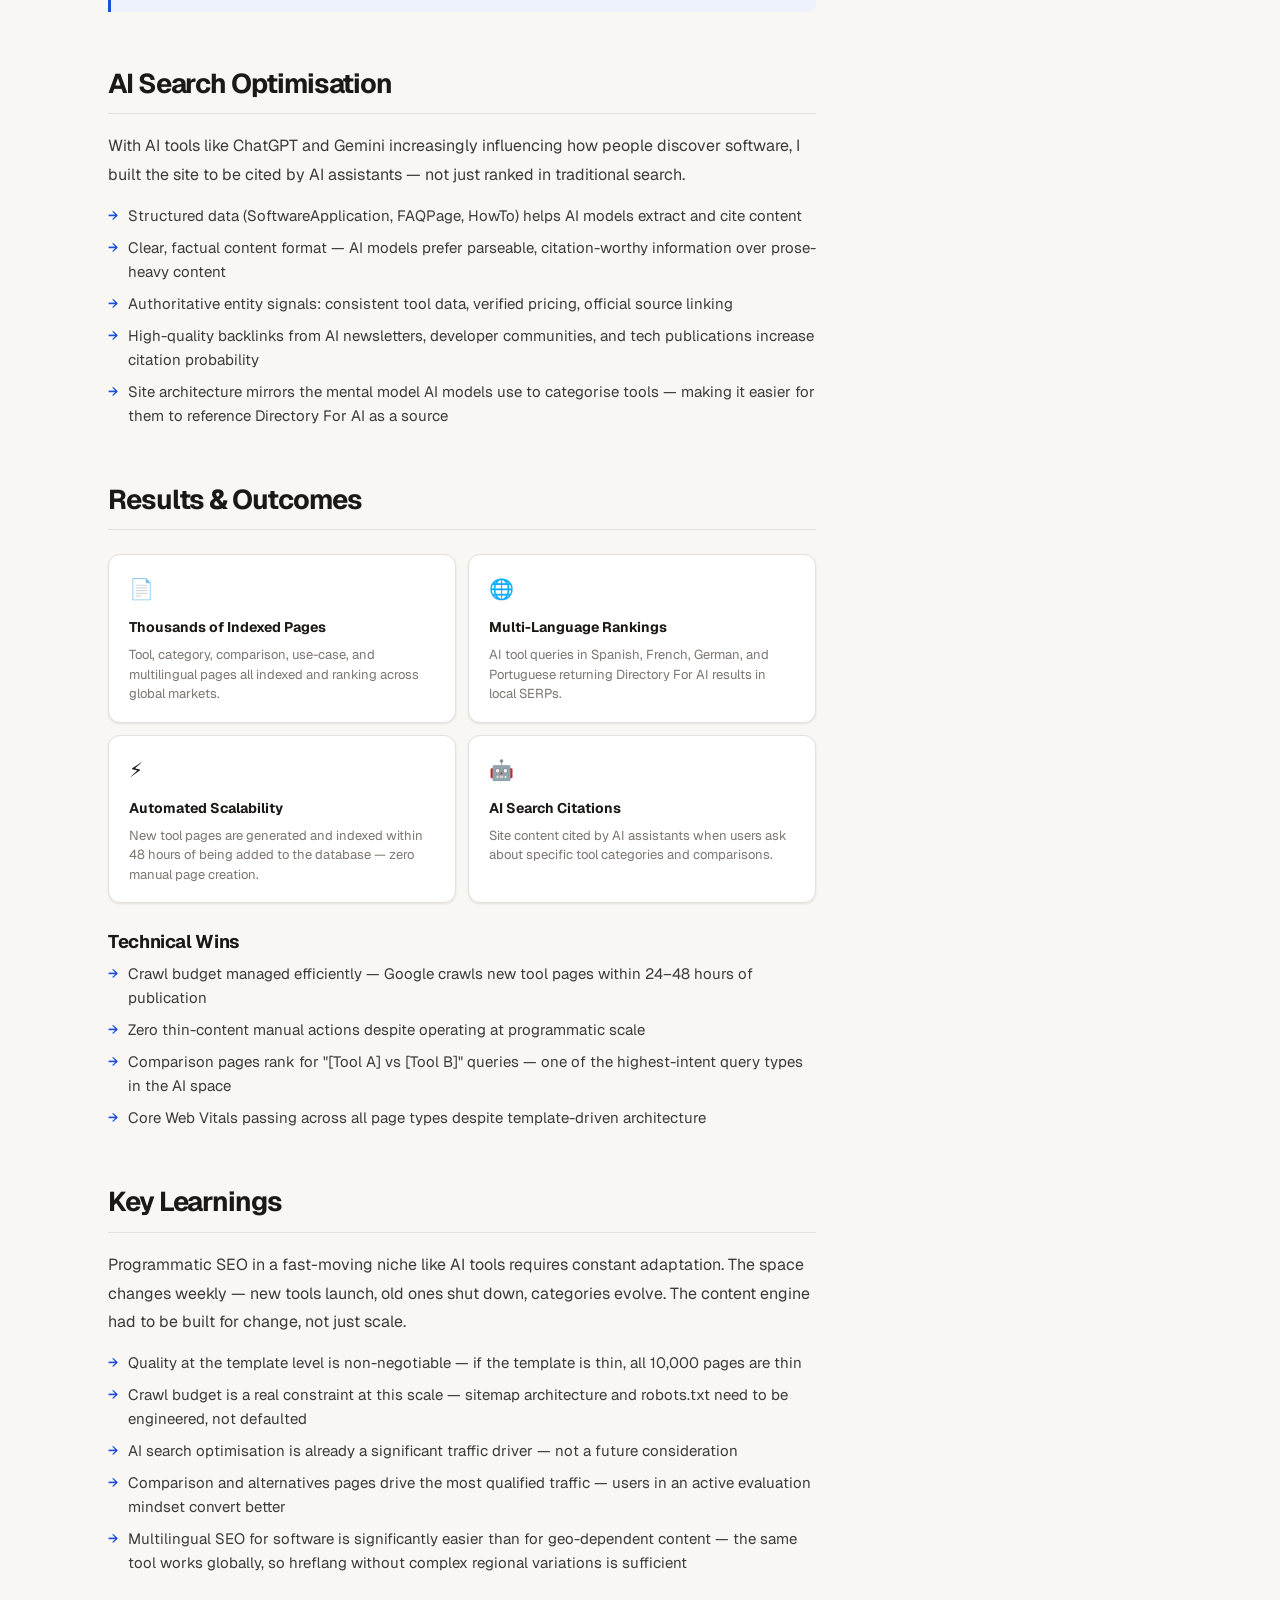
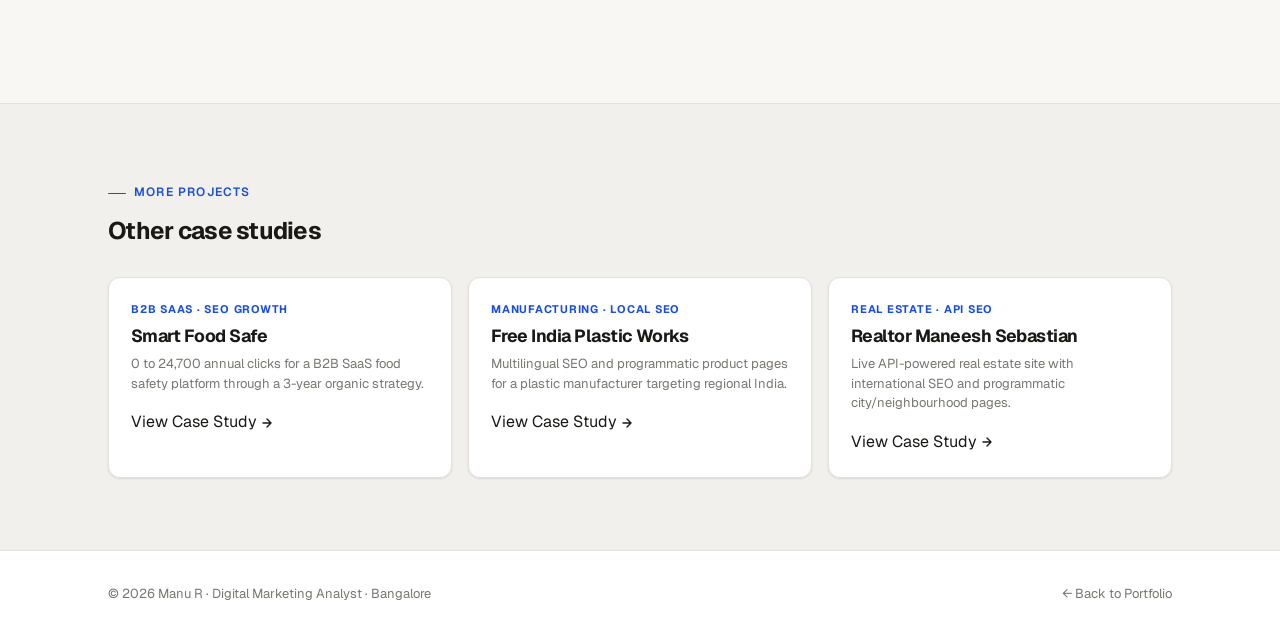
==== commit 4a0a612a: "Update directory-for-ai.html" ====
--- a/projects/directory-for-ai.html
+++ b/projects/directory-for-ai.html
@@ -73,7 +73,7 @@
 <nav class="nav">
   <div class="container nav-inner">
     <a href="/" class="logo">
-      <span class="logo-mark">MR</span>
+      
       <span class="logo-text">Manu R<small>Digital Marketing Analyst</small></span>
     </a>
     <div class="nav-links" id="navLinks">
--- a/style.css
+++ b/style.css
@@ -66,14 +66,7 @@
   padding: 15px 0;
 }
 .logo { display: flex; align-items: center; gap: 10px; }
-.logo-mark {
-  width: 34px; height: 34px; border-radius: 8px;
-  background: var(--text); color: var(--bg);
-  display: grid; place-items: center;
-  font-size: 13px; font-weight: 700; letter-spacing: -.02em;
-  flex-shrink: 0;
-}
-.logo-text { font-weight: 600; font-size: 15px; letter-spacing: -.02em; }
+.logo-text { font-weight: 700; font-size: 16px; letter-spacing: -.03em; }
 .logo-text small { display: block; font-size: 11px; color: var(--muted); font-weight: 400; letter-spacing: 0; }
 .nav-links { display: flex; gap: 4px; }
 .nav-links a {
